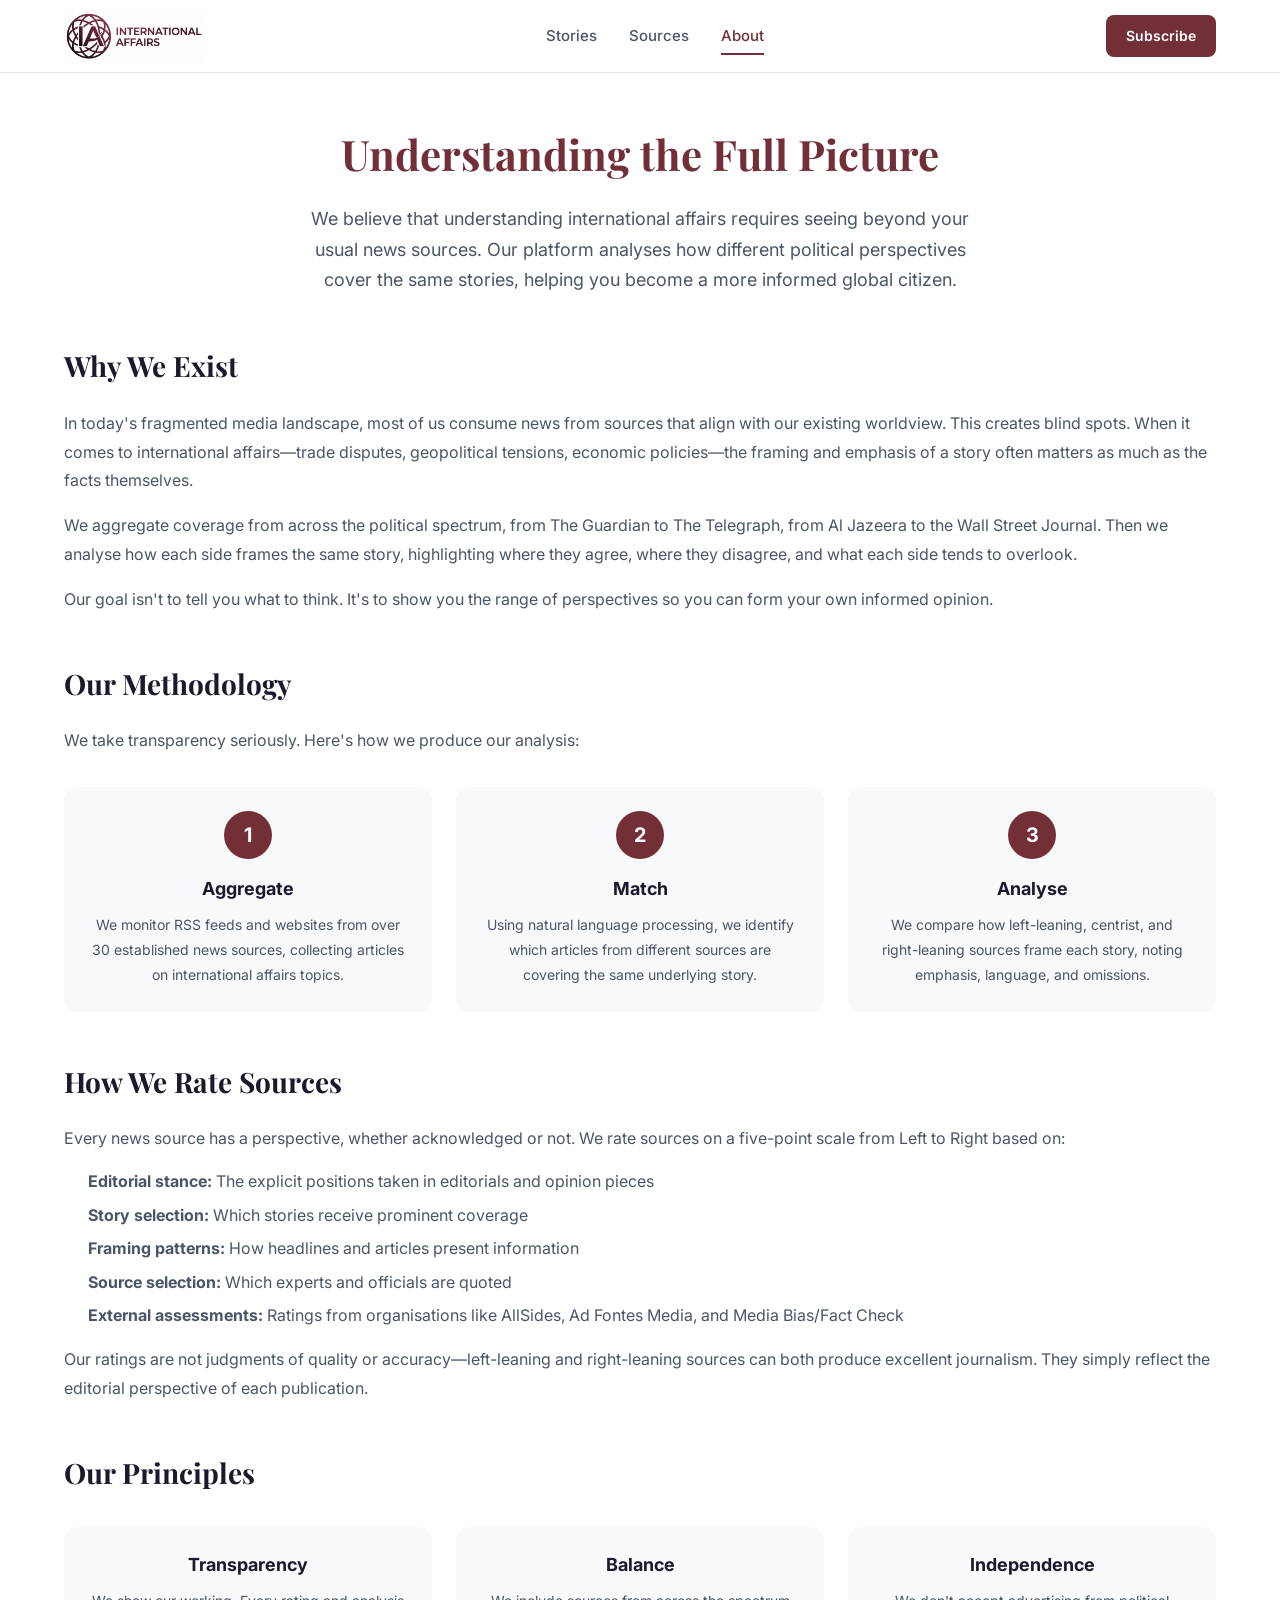
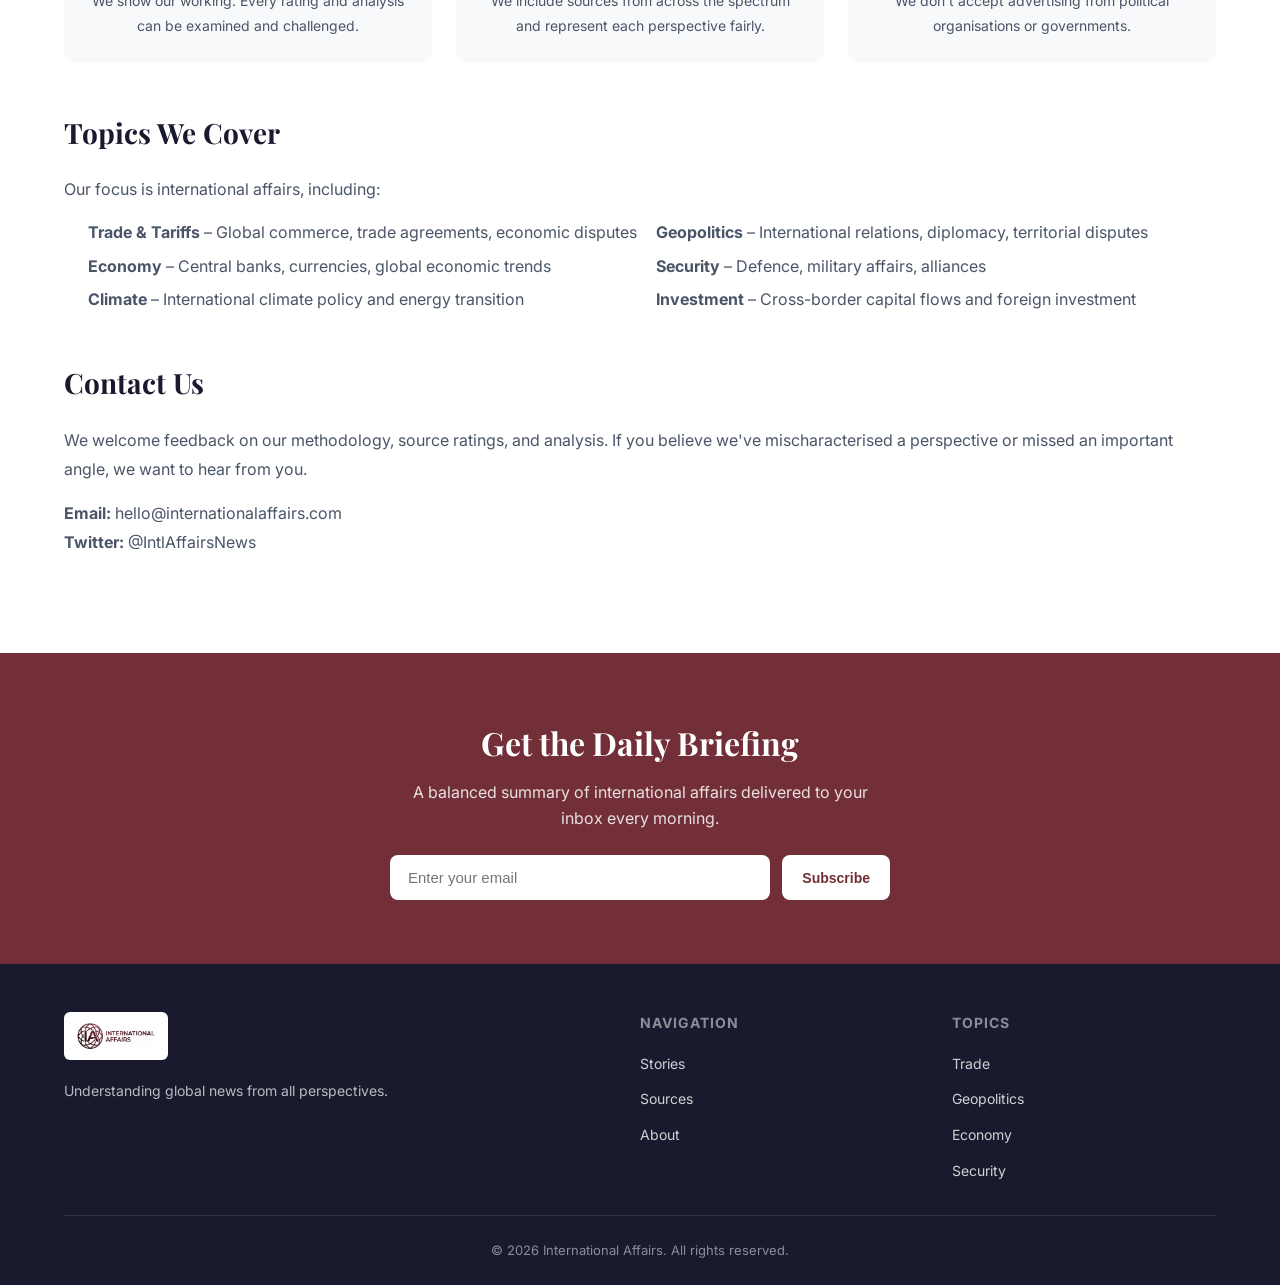
==== website/about.html @ 2fb0de6f "International Affairs MVP: aggregation, clustering, LLM comparisons, deploy config - FastAPI backend" ====
<!DOCTYPE html>
<html lang="en">
<head>
    <meta charset="UTF-8">
    <meta name="viewport" content="width=device-width, initial-scale=1.0">
    <title>About Us - International Affairs</title>
    <link rel="stylesheet" href="css/styles.css">
    <link rel="preconnect" href="https://fonts.googleapis.com">
    <link rel="preconnect" href="https://fonts.gstatic.com" crossorigin>
    <link href="https://fonts.googleapis.com/css2?family=Inter:wght@400;500;600;700&family=Playfair+Display:wght@600;700&display=swap" rel="stylesheet">
</head>
<body>
    <header class="header">
        <div class="container">
            <nav class="nav">
                <a href="index.html" class="logo">
                    <img src="logo.jpeg" alt="International Affairs" class="logo-img">
                </a>
                <ul class="nav-links">
                    <li><a href="index.html">Stories</a></li>
                    <li><a href="sources.html">Sources</a></li>
                    <li><a href="about.html" class="active">About</a></li>
                </ul>
                <a href="index.html#newsletter" class="btn btn-primary">Subscribe</a>
            </nav>
        </div>
    </header>

    <main class="about-page">
        <div class="container">
            <div class="about-hero">
                <h1>Understanding the Full Picture</h1>
                <p>We believe that understanding international affairs requires seeing beyond your usual news sources. Our platform analyses how different political perspectives cover the same stories, helping you become a more informed global citizen.</p>
            </div>

            <section class="about-section">
                <h2>Why We Exist</h2>
                <p>In today's fragmented media landscape, most of us consume news from sources that align with our existing worldview. This creates blind spots. When it comes to international affairs—trade disputes, geopolitical tensions, economic policies—the framing and emphasis of a story often matters as much as the facts themselves.</p>
                <p>We aggregate coverage from across the political spectrum, from The Guardian to The Telegraph, from Al Jazeera to the Wall Street Journal. Then we analyse how each side frames the same story, highlighting where they agree, where they disagree, and what each side tends to overlook.</p>
                <p>Our goal isn't to tell you what to think. It's to show you the range of perspectives so you can form your own informed opinion.</p>
            </section>

            <section class="about-section">
                <h2>Our Methodology</h2>
                <p>We take transparency seriously. Here's how we produce our analysis:</p>
                
                <div class="methodology-grid">
                    <div class="methodology-item">
                        <div class="number">1</div>
                        <h3>Aggregate</h3>
                        <p>We monitor RSS feeds and websites from over 30 established news sources, collecting articles on international affairs topics.</p>
                    </div>
                    <div class="methodology-item">
                        <div class="number">2</div>
                        <h3>Match</h3>
                        <p>Using natural language processing, we identify which articles from different sources are covering the same underlying story.</p>
                    </div>
                    <div class="methodology-item">
                        <div class="number">3</div>
                        <h3>Analyse</h3>
                        <p>We compare how left-leaning, centrist, and right-leaning sources frame each story, noting emphasis, language, and omissions.</p>
                    </div>
                </div>
            </section>

            <section class="about-section">
                <h2>How We Rate Sources</h2>
                <p>Every news source has a perspective, whether acknowledged or not. We rate sources on a five-point scale from Left to Right based on:</p>
                <ul style="margin-top: 16px; margin-left: 24px; color: var(--text-secondary);">
                    <li style="margin-bottom: 8px;"><strong>Editorial stance:</strong> The explicit positions taken in editorials and opinion pieces</li>
                    <li style="margin-bottom: 8px;"><strong>Story selection:</strong> Which stories receive prominent coverage</li>
                    <li style="margin-bottom: 8px;"><strong>Framing patterns:</strong> How headlines and articles present information</li>
                    <li style="margin-bottom: 8px;"><strong>Source selection:</strong> Which experts and officials are quoted</li>
                    <li style="margin-bottom: 8px;"><strong>External assessments:</strong> Ratings from organisations like AllSides, Ad Fontes Media, and Media Bias/Fact Check</li>
                </ul>
                <p style="margin-top: 16px;">Our ratings are not judgments of quality or accuracy—left-leaning and right-leaning sources can both produce excellent journalism. They simply reflect the editorial perspective of each publication.</p>
            </section>

            <section class="about-section">
                <h2>Our Principles</h2>
                <div class="methodology-grid">
                    <div class="methodology-item">
                        <h3>Transparency</h3>
                        <p>We show our working. Every rating and analysis can be examined and challenged.</p>
                    </div>
                    <div class="methodology-item">
                        <h3>Balance</h3>
                        <p>We include sources from across the spectrum and represent each perspective fairly.</p>
                    </div>
                    <div class="methodology-item">
                        <h3>Independence</h3>
                        <p>We don't accept advertising from political organisations or governments.</p>
                    </div>
                </div>
            </section>

            <section class="about-section">
                <h2>Topics We Cover</h2>
                <p>Our focus is international affairs, including:</p>
                <ul style="margin-top: 16px; margin-left: 24px; color: var(--text-secondary); display: grid; grid-template-columns: repeat(2, 1fr); gap: 8px;">
                    <li><strong>Trade & Tariffs</strong> – Global commerce, trade agreements, economic disputes</li>
                    <li><strong>Geopolitics</strong> – International relations, diplomacy, territorial disputes</li>
                    <li><strong>Economy</strong> – Central banks, currencies, global economic trends</li>
                    <li><strong>Security</strong> – Defence, military affairs, alliances</li>
                    <li><strong>Climate</strong> – International climate policy and energy transition</li>
                    <li><strong>Investment</strong> – Cross-border capital flows and foreign investment</li>
                </ul>
            </section>

            <section class="about-section">
                <h2>Contact Us</h2>
                <p>We welcome feedback on our methodology, source ratings, and analysis. If you believe we've mischaracterised a perspective or missed an important angle, we want to hear from you.</p>
                <p style="margin-top: 16px;">
                    <strong>Email:</strong> hello@internationalaffairs.com<br>
                    <strong>Twitter:</strong> @IntlAffairsNews
                </p>
            </section>
        </div>
    </main>

    <section class="newsletter" id="newsletter">
        <div class="container">
            <div class="newsletter-content">
                <h2>Get the Daily Briefing</h2>
                <p>A balanced summary of international affairs delivered to your inbox every morning.</p>
                <form class="newsletter-form">
                    <input type="email" placeholder="Enter your email" required>
                    <button type="submit" class="btn btn-primary">Subscribe</button>
                </form>
            </div>
        </div>
    </section>

    <footer class="footer">
        <div class="container">
            <div class="footer-content">
                <div class="footer-brand">
                    <img src="logo.jpeg" alt="International Affairs" class="footer-logo">
                    <p>Understanding global news from all perspectives.</p>
                </div>
                <div class="footer-links">
                    <h4>Navigation</h4>
                    <ul>
                        <li><a href="index.html">Stories</a></li>
                        <li><a href="sources.html">Sources</a></li>
                        <li><a href="about.html">About</a></li>
                    </ul>
                </div>
                <div class="footer-links">
                    <h4>Topics</h4>
                    <ul>
                        <li><a href="#">Trade</a></li>
                        <li><a href="#">Geopolitics</a></li>
                        <li><a href="#">Economy</a></li>
                        <li><a href="#">Security</a></li>
                    </ul>
                </div>
            </div>
            <div class="footer-bottom">
                <p>&copy; 2026 International Affairs. All rights reserved.</p>
            </div>
        </div>
    </footer>

    <script src="js/app.js"></script>
</body>
</html>
---- website/css/styles.css ----
:root {
    --primary: #722F37;
    --primary-dark: #5A252C;
    --primary-light: #8B3D47;
    --primary-subtle: #F5ECED;
    
    --left: #2E5B9A;
    --left-bg: #E8F0F8;
    --centre: #4A5568;
    --centre-bg: #F0F2F5;
    --right: #9A432E;
    --right-bg: #F8ECE8;
    
    --text: #1A1A2E;
    --text-secondary: #4A5568;
    --text-muted: #718096;
    
    --bg: #FFFFFF;
    --bg-secondary: #F8F9FA;
    --bg-tertiary: #F0F2F5;
    
    --border: #E2E8F0;
    --border-light: #EDF2F7;
    
    --shadow-sm: 0 1px 2px rgba(0, 0, 0, 0.05);
    --shadow: 0 4px 6px rgba(0, 0, 0, 0.07);
    --shadow-lg: 0 10px 25px rgba(0, 0, 0, 0.1);
    
    --radius-sm: 4px;
    --radius: 8px;
    --radius-lg: 12px;
    
    --transition: 0.2s ease;
}

* {
    margin: 0;
    padding: 0;
    box-sizing: border-box;
}

html {
    scroll-behavior: smooth;
}

body {
    font-family: 'Inter', -apple-system, BlinkMacSystemFont, 'Segoe UI', Roboto, sans-serif;
    color: var(--text);
    background: var(--bg);
    line-height: 1.6;
}

.container {
    max-width: 1200px;
    margin: 0 auto;
    padding: 0 24px;
}

a {
    color: inherit;
    text-decoration: none;
}

ul {
    list-style: none;
}

img {
    max-width: 100%;
    height: auto;
}

.btn {
    display: inline-flex;
    align-items: center;
    justify-content: center;
    padding: 10px 20px;
    font-size: 14px;
    font-weight: 600;
    border-radius: var(--radius);
    border: none;
    cursor: pointer;
    transition: var(--transition);
}

.btn-primary {
    background: var(--primary);
    color: white;
}

.btn-primary:hover {
    background: var(--primary-dark);
}

.btn-secondary {
    background: var(--bg-tertiary);
    color: var(--text);
}

.btn-secondary:hover {
    background: var(--border);
}

/* Header */
.header {
    background: var(--bg);
    border-bottom: 1px solid var(--border);
    position: sticky;
    top: 0;
    z-index: 100;
}

.nav {
    display: flex;
    align-items: center;
    justify-content: space-between;
    height: 72px;
}

.logo {
    display: flex;
    align-items: center;
}

.logo-img {
    height: 56px;
    width: auto;
}

.nav-links {
    display: flex;
    gap: 32px;
}

.nav-links a {
    font-size: 15px;
    font-weight: 500;
    color: var(--text-secondary);
    transition: var(--transition);
    padding: 8px 0;
    border-bottom: 2px solid transparent;
}

.nav-links a:hover,
.nav-links a.active {
    color: var(--primary);
    border-bottom-color: var(--primary);
}

/* Hero */
.hero {
    background: linear-gradient(135deg, var(--primary-subtle) 0%, var(--bg) 100%);
    padding: 64px 0;
    text-align: center;
}

.hero h1 {
    font-family: 'Playfair Display', Georgia, serif;
    font-size: 48px;
    font-weight: 700;
    color: var(--primary);
    margin-bottom: 16px;
}

.hero-subtitle {
    font-size: 18px;
    color: var(--text-secondary);
    max-width: 640px;
    margin: 0 auto;
}

/* Search */
.search-form {
    display: flex;
    gap: 10px;
    max-width: 520px;
    margin: 28px auto 0;
}

.search-form input {
    flex: 1;
    padding: 12px 16px;
    border: 1px solid var(--border);
    border-radius: var(--radius);
    font-size: 15px;
    font-family: inherit;
}

.search-form input:focus {
    outline: 2px solid var(--primary-light);
    border-color: var(--primary-light);
}

/* Daily Briefing */
.briefing {
    background: var(--bg-secondary);
    padding: 32px 0;
    border-bottom: 1px solid var(--border);
}

.briefing-card {
    background: var(--bg);
    border: 1px solid var(--border);
    border-radius: var(--radius-lg);
    padding: 28px;
    box-shadow: var(--shadow-sm);
}

.briefing-head {
    display: flex;
    justify-content: space-between;
    align-items: flex-start;
    gap: 16px;
    flex-wrap: wrap;
    margin-bottom: 20px;
    padding-bottom: 16px;
    border-bottom: 1px solid var(--border-light);
}

.briefing-head h2 {
    font-family: 'Playfair Display', Georgia, serif;
    font-size: 26px;
    color: var(--primary);
}

.briefing-date {
    font-size: 13px;
    color: var(--text-muted);
}

.briefing-topics {
    display: flex;
    gap: 6px;
    flex-wrap: wrap;
}

.briefing-topic {
    background: var(--primary-subtle);
    color: var(--primary);
    padding: 4px 10px;
    border-radius: 14px;
    font-size: 11px;
    font-weight: 600;
    text-transform: uppercase;
    letter-spacing: 0.5px;
}

.briefing-grid {
    display: grid;
    grid-template-columns: 1.3fr 1fr;
    gap: 32px;
}

.briefing-col h4 {
    font-size: 12px;
    text-transform: uppercase;
    letter-spacing: 1px;
    color: var(--text-muted);
    margin-bottom: 12px;
    margin-top: 20px;
}

.briefing-col h4:first-child {
    margin-top: 0;
}

.briefing-stories,
.briefing-list {
    list-style: none;
    display: flex;
    flex-direction: column;
    gap: 10px;
}

.briefing-stories li {
    display: flex;
    justify-content: space-between;
    align-items: center;
    gap: 12px;
}

.briefing-stories a {
    font-size: 14px;
    font-weight: 500;
    color: var(--text);
    transition: var(--transition);
}

.briefing-stories a:hover {
    color: var(--primary);
}

.briefing-counts {
    display: flex;
    gap: 4px;
    flex-shrink: 0;
}

.pip {
    min-width: 20px;
    text-align: center;
    font-size: 11px;
    font-weight: 600;
    padding: 2px 6px;
    border-radius: 10px;
    color: white;
}

.pip-left { background: var(--left); }
.pip-centre { background: var(--centre); }
.pip-right { background: var(--right); }

.briefing-list li {
    font-size: 14px;
    color: var(--text-secondary);
    padding-left: 16px;
    position: relative;
}

.briefing-list li::before {
    content: "•";
    position: absolute;
    left: 0;
    color: var(--primary);
}

.briefing-list li.muted,
li.muted {
    color: var(--text-muted);
    font-style: italic;
}

.briefing-list li.muted::before {
    color: var(--text-muted);
}

/* Topics Bar */
.topics-bar {
    background: var(--bg);
    border-bottom: 1px solid var(--border);
    padding: 16px 0;
    position: sticky;
    top: 72px;
    z-index: 90;
}

.topics {
    display: flex;
    gap: 8px;
    overflow-x: auto;
    padding-bottom: 4px;
}

.topic-btn {
    padding: 8px 16px;
    font-size: 14px;
    font-weight: 500;
    background: var(--bg-tertiary);
    border: none;
    border-radius: 20px;
    cursor: pointer;
    transition: var(--transition);
    white-space: nowrap;
    color: var(--text-secondary);
}

.topic-btn:hover {
    background: var(--border);
}

.topic-btn.active {
    background: var(--primary);
    color: white;
}

/* Section Title */
.section-title {
    font-family: 'Playfair Display', Georgia, serif;
    font-size: 28px;
    font-weight: 600;
    color: var(--text);
    margin-bottom: 24px;
    padding-bottom: 16px;
    border-bottom: 2px solid var(--primary);
    display: inline-block;
}

.section-title .section-count {
    font-family: 'Inter', sans-serif;
    font-size: 16px;
    font-weight: 500;
    color: var(--text-muted);
}

/* Stories Header */
.stories-header {
    margin-bottom: 32px;
    padding-bottom: 16px;
    border-bottom: 1px solid var(--border);
}

.stories-meta {
    display: flex;
    align-items: center;
    gap: 16px;
    flex-wrap: wrap;
}

.total-count {
    font-weight: 600;
    color: var(--primary);
}

.last-updated {
    color: var(--text-muted);
    font-size: 14px;
}

.btn-sm {
    padding: 6px 12px;
    font-size: 12px;
}

/* Story Section */
.story-section {
    margin-bottom: 48px;
}

.story-section:last-child {
    margin-bottom: 0;
}

.stories-list {
    display: flex;
    flex-direction: column;
    gap: 24px;
}

/* Stories Section */
.stories {
    padding: 48px 0;
}

/* Story Card */
.story-card {
    background: var(--bg);
    border: 1px solid var(--border);
    border-radius: var(--radius-lg);
    padding: 24px;
    margin-bottom: 24px;
    transition: var(--transition);
}

.story-card:hover {
    box-shadow: var(--shadow-lg);
    border-color: var(--primary-light);
}

.story-header {
    display: flex;
    justify-content: space-between;
    align-items: center;
    margin-bottom: 12px;
}

.story-topic {
    background: var(--primary-subtle);
    color: var(--primary);
    padding: 4px 12px;
    border-radius: 20px;
    font-size: 12px;
    font-weight: 600;
    text-transform: uppercase;
    letter-spacing: 0.5px;
}

.story-time {
    font-size: 13px;
    color: var(--text-muted);
}

.story-title {
    font-family: 'Playfair Display', Georgia, serif;
    font-size: 24px;
    font-weight: 600;
    margin-bottom: 12px;
    line-height: 1.3;
}

.story-title a {
    transition: var(--transition);
}

.story-title a:hover {
    color: var(--primary);
}

.story-summary {
    color: var(--text-secondary);
    font-size: 15px;
    margin-bottom: 24px;
    line-height: 1.7;
}

/* Perspectives */
.perspectives {
    display: grid;
    grid-template-columns: repeat(3, 1fr);
    gap: 16px;
    margin-bottom: 20px;
}

.perspective {
    padding: 16px;
    border-radius: var(--radius);
    border-left: 4px solid;
}

.perspective-left {
    background: var(--left-bg);
    border-left-color: var(--left);
}

.perspective-centre {
    background: var(--centre-bg);
    border-left-color: var(--centre);
}

.perspective-right {
    background: var(--right-bg);
    border-left-color: var(--right);
}

.perspective-label {
    display: block;
    font-size: 11px;
    font-weight: 700;
    text-transform: uppercase;
    letter-spacing: 1px;
    margin-bottom: 8px;
}

.perspective-left .perspective-label {
    color: var(--left);
}

.perspective-centre .perspective-label {
    color: var(--centre);
}

.perspective-right .perspective-label {
    color: var(--right);
}

.perspective p {
    font-size: 14px;
    color: var(--text-secondary);
    margin-bottom: 8px;
    line-height: 1.5;
}

.source-count {
    font-size: 12px;
    color: var(--text-muted);
}

/* Story Footer */
.story-footer {
    display: flex;
    justify-content: space-between;
    align-items: center;
    padding-top: 16px;
    border-top: 1px solid var(--border-light);
}

.agreement-preview {
    font-size: 14px;
    color: var(--text-secondary);
}

.agreement-preview .label {
    font-weight: 600;
    color: var(--text);
}

.read-more {
    font-size: 14px;
    font-weight: 600;
    color: var(--primary);
    transition: var(--transition);
}

.read-more:hover {
    color: var(--primary-dark);
}

/* Newsletter */
.newsletter {
    background: var(--primary);
    padding: 64px 0;
}

.newsletter-content {
    text-align: center;
    max-width: 500px;
    margin: 0 auto;
}

.newsletter h2 {
    font-family: 'Playfair Display', Georgia, serif;
    font-size: 32px;
    color: white;
    margin-bottom: 12px;
}

.newsletter p {
    color: rgba(255, 255, 255, 0.85);
    margin-bottom: 24px;
}

.newsletter-form {
    display: flex;
    gap: 12px;
}

.newsletter-form input {
    flex: 1;
    padding: 14px 18px;
    border: none;
    border-radius: var(--radius);
    font-size: 15px;
}

.newsletter-form input:focus {
    outline: 2px solid var(--primary-light);
}

.newsletter-form .btn {
    background: white;
    color: var(--primary);
}

.newsletter-form .btn:hover {
    background: var(--bg-secondary);
}

/* Footer */
.footer {
    background: var(--text);
    color: white;
    padding: 48px 0 24px;
}

.footer-content {
    display: grid;
    grid-template-columns: 2fr 1fr 1fr;
    gap: 48px;
    margin-bottom: 32px;
}

.footer-brand p {
    color: rgba(255, 255, 255, 0.7);
    margin-top: 12px;
    font-size: 14px;
}

.footer-logo {
    height: 48px;
    background: white;
    padding: 8px 12px;
    border-radius: 6px;
}

.footer-links h4 {
    font-size: 14px;
    text-transform: uppercase;
    letter-spacing: 1px;
    margin-bottom: 16px;
    color: rgba(255, 255, 255, 0.5);
}

.footer-links ul {
    display: flex;
    flex-direction: column;
    gap: 10px;
}

.footer-links a {
    color: rgba(255, 255, 255, 0.8);
    font-size: 14px;
    transition: var(--transition);
}

.footer-links a:hover {
    color: white;
}

.footer-bottom {
    padding-top: 24px;
    border-top: 1px solid rgba(255, 255, 255, 0.1);
    text-align: center;
}

.footer-bottom p {
    font-size: 13px;
    color: rgba(255, 255, 255, 0.5);
}

/* Story Page Specific Styles */
.story-page {
    padding: 48px 0;
}

.back-link {
    display: inline-flex;
    align-items: center;
    gap: 8px;
    font-size: 14px;
    color: var(--text-muted);
    margin-bottom: 24px;
    transition: var(--transition);
}

.back-link:hover {
    color: var(--primary);
}

.story-meta {
    display: flex;
    gap: 16px;
    align-items: center;
    margin-bottom: 16px;
}

.story-page .story-title {
    font-size: 36px;
    margin-bottom: 8px;
}

.story-page .story-time {
    font-size: 14px;
}

.story-section {
    margin-bottom: 40px;
}

.story-section h2 {
    font-family: 'Playfair Display', Georgia, serif;
    font-size: 22px;
    color: var(--text);
    margin-bottom: 16px;
    padding-bottom: 8px;
    border-bottom: 2px solid var(--border);
}

.neutral-summary {
    background: var(--bg-secondary);
    padding: 24px;
    border-radius: var(--radius-lg);
    border-left: 4px solid var(--primary);
}

.neutral-summary p {
    font-size: 16px;
    line-height: 1.8;
    color: var(--text);
}

.perspectives-detailed {
    display: grid;
    grid-template-columns: 1fr 1fr;
    gap: 24px;
}

.perspective-detailed {
    padding: 24px;
    border-radius: var(--radius-lg);
}

.perspective-detailed.left {
    background: var(--left-bg);
    border: 1px solid var(--left);
}

.perspective-detailed.right {
    background: var(--right-bg);
    border: 1px solid var(--right);
}

.perspective-detailed h3 {
    font-size: 16px;
    margin-bottom: 16px;
    display: flex;
    align-items: center;
    gap: 8px;
}

.perspective-detailed.left h3 {
    color: var(--left);
}

.perspective-detailed.right h3 {
    color: var(--right);
}

.perspective-detailed p {
    font-size: 15px;
    line-height: 1.7;
    color: var(--text-secondary);
}

.agreements-grid {
    display: grid;
    grid-template-columns: 1fr 1fr;
    gap: 24px;
}

.agreement-box,
.disagreement-box {
    padding: 20px;
    border-radius: var(--radius);
}

.agreement-box {
    background: #E8F5E9;
    border-left: 4px solid #4CAF50;
}

.disagreement-box {
    background: #FFF3E0;
    border-left: 4px solid #FF9800;
}

.agreement-box h4,
.disagreement-box h4 {
    font-size: 14px;
    margin-bottom: 12px;
    text-transform: uppercase;
    letter-spacing: 0.5px;
}

.agreement-box h4 {
    color: #2E7D32;
}

.disagreement-box h4 {
    color: #E65100;
}

.agreement-box ul,
.disagreement-box ul {
    list-style: none;
}

.agreement-box li,
.disagreement-box li {
    padding: 8px 0;
    font-size: 14px;
    color: var(--text-secondary);
    border-bottom: 1px solid rgba(0,0,0,0.05);
}

.agreement-box li:last-child,
.disagreement-box li:last-child {
    border-bottom: none;
}

.source-list {
    display: flex;
    flex-direction: column;
    gap: 16px;
}

.source-item {
    display: flex;
    justify-content: space-between;
    align-items: center;
    padding: 16px 20px;
    background: var(--bg-secondary);
    border-radius: var(--radius);
    transition: var(--transition);
}

.source-item:hover {
    background: var(--bg-tertiary);
}

.source-info {
    flex: 1;
}

.source-name {
    font-weight: 600;
    font-size: 15px;
    margin-bottom: 4px;
}

.source-headline {
    font-size: 14px;
    color: var(--text-secondary);
}

.source-bias {
    padding: 6px 14px;
    border-radius: 20px;
    font-size: 12px;
    font-weight: 600;
    text-transform: uppercase;
}

.source-bias.left {
    background: var(--left-bg);
    color: var(--left);
}

.source-bias.centre {
    background: var(--centre-bg);
    color: var(--centre);
}

.source-bias.right {
    background: var(--right-bg);
    color: var(--right);
}

/* Sources Page */
.sources-page {
    padding: 48px 0;
}

.sources-intro {
    max-width: 700px;
    margin-bottom: 40px;
}

.sources-intro p {
    color: var(--text-secondary);
    font-size: 16px;
    line-height: 1.7;
}

.sources-grid {
    display: grid;
    grid-template-columns: repeat(3, 1fr);
    gap: 20px;
}

.source-card {
    background: var(--bg);
    border: 1px solid var(--border);
    border-radius: var(--radius-lg);
    padding: 20px;
    transition: var(--transition);
}

.source-card:hover {
    box-shadow: var(--shadow);
    border-color: var(--primary-light);
}

.source-card-header {
    display: flex;
    justify-content: space-between;
    align-items: flex-start;
    margin-bottom: 12px;
}

.source-card h3 {
    font-size: 16px;
    font-weight: 600;
}

.source-card-country {
    font-size: 13px;
    color: var(--text-muted);
    margin-bottom: 8px;
}

.source-card-description {
    font-size: 14px;
    color: var(--text-secondary);
    line-height: 1.5;
}

.bias-indicator {
    display: flex;
    align-items: center;
    gap: 4px;
    margin-top: 16px;
    padding-top: 16px;
    border-top: 1px solid var(--border-light);
}

.bias-dot {
    width: 8px;
    height: 8px;
    border-radius: 50%;
    background: var(--border);
}

.bias-dot.active.left {
    background: var(--left);
}

.bias-dot.active.centre-left {
    background: #5B7FB8;
}

.bias-dot.active.centre {
    background: var(--centre);
}

.bias-dot.active.centre-right {
    background: #B86B5B;
}

.bias-dot.active.right {
    background: var(--right);
}

.bias-label {
    margin-left: 8px;
    font-size: 12px;
    color: var(--text-muted);
}

/* About Page */
.about-page {
    padding: 48px 0;
}

.about-hero {
    text-align: center;
    max-width: 700px;
    margin: 0 auto 48px;
}

.about-hero h1 {
    font-family: 'Playfair Display', Georgia, serif;
    font-size: 42px;
    color: var(--primary);
    margin-bottom: 16px;
}

.about-hero p {
    font-size: 18px;
    color: var(--text-secondary);
    line-height: 1.7;
}

.about-section {
    margin-bottom: 48px;
}

.about-section h2 {
    font-family: 'Playfair Display', Georgia, serif;
    font-size: 28px;
    color: var(--text);
    margin-bottom: 20px;
}

.about-section p {
    color: var(--text-secondary);
    font-size: 16px;
    line-height: 1.8;
    margin-bottom: 16px;
}

.methodology-grid {
    display: grid;
    grid-template-columns: repeat(3, 1fr);
    gap: 24px;
    margin-top: 32px;
}

.methodology-item {
    padding: 24px;
    background: var(--bg-secondary);
    border-radius: var(--radius-lg);
    text-align: center;
}

.methodology-item .number {
    width: 48px;
    height: 48px;
    background: var(--primary);
    color: white;
    border-radius: 50%;
    display: flex;
    align-items: center;
    justify-content: center;
    font-size: 20px;
    font-weight: 700;
    margin: 0 auto 16px;
}

.methodology-item h3 {
    font-size: 18px;
    margin-bottom: 8px;
}

.methodology-item p {
    font-size: 14px;
    margin-bottom: 0;
}

/* Perspective dots */
.dot {
    display: inline-block;
    width: 12px;
    height: 12px;
    border-radius: 50%;
    vertical-align: middle;
    margin-right: 4px;
}

.dot-left { background: var(--left); }
.dot-right { background: var(--right); }

/* Blind spot lists */
.blind-list {
    list-style: none;
    display: flex;
    flex-direction: column;
    gap: 8px;
}

.blind-list li {
    font-size: 14px;
    line-height: 1.6;
    color: var(--text-secondary);
    padding-left: 18px;
    position: relative;
}

.blind-list li::before {
    content: "▹";
    position: absolute;
    left: 0;
    color: var(--text-muted);
}

/* Loading & error states */
.story-loading,
.state-box {
    text-align: center;
    padding: 48px 24px;
    color: var(--text-muted);
    background: var(--bg-secondary);
    border-radius: var(--radius-lg);
}

.state-box.error {
    background: #FDECEA;
    color: #B03A2E;
}

.story-error {
    padding: 32px 0;
    color: var(--text-secondary);
}

.story-loading {
    animation: pulse 1.4s ease-in-out infinite;
}

@keyframes pulse {
    0%, 100% { opacity: 0.6; }
    50% { opacity: 1; }
}

/* Search results */
.search-result {
    display: flex;
    flex-direction: column;
    gap: 6px;
    padding: 18px 20px;
    background: var(--bg);
    border: 1px solid var(--border);
    border-radius: var(--radius);
    transition: var(--transition);
}

.search-result:hover {
    box-shadow: var(--shadow);
    border-color: var(--primary-light);
}

.result-type {
    font-size: 11px;
    font-weight: 700;
    text-transform: uppercase;
    letter-spacing: 0.5px;
    color: var(--primary);
    align-self: flex-start;
    background: var(--primary-subtle);
    padding: 2px 8px;
    border-radius: 10px;
}

.result-type.result-left { background: var(--left-bg); color: var(--left); }
.result-type.result-centre { background: var(--centre-bg); color: var(--centre); }
.result-type.result-right { background: var(--right-bg); color: var(--right); }

.result-title {
    font-weight: 600;
    font-size: 16px;
    color: var(--text);
}

.result-snippet {
    font-size: 14px;
    color: var(--text-secondary);
}

/* Responsive */
@media (max-width: 900px) {
    .perspectives {
        grid-template-columns: 1fr;
    }
    
    .perspectives-detailed {
        grid-template-columns: 1fr;
    }
    
    .agreements-grid {
        grid-template-columns: 1fr;
    }
    
    .footer-content {
        grid-template-columns: 1fr;
        gap: 32px;
    }
    
    .sources-grid {
        grid-template-columns: repeat(2, 1fr);
    }
    
    .methodology-grid {
        grid-template-columns: 1fr;
    }

    .briefing-grid {
        grid-template-columns: 1fr;
        gap: 16px;
    }
}

@media (max-width: 600px) {
    .hero h1 {
        font-size: 32px;
    }
    
    .hero-subtitle {
        font-size: 16px;
    }
    
    .nav-links {
        display: none;
    }
    
    .story-title {
        font-size: 20px;
    }
    
    .story-page .story-title {
        font-size: 28px;
    }
    
    .newsletter-form,
    .search-form {
        flex-direction: column;
    }
    
    .story-footer {
        flex-direction: column;
        gap: 12px;
        align-items: flex-start;
    }
    
    .sources-grid {
        grid-template-columns: 1fr;
    }
}
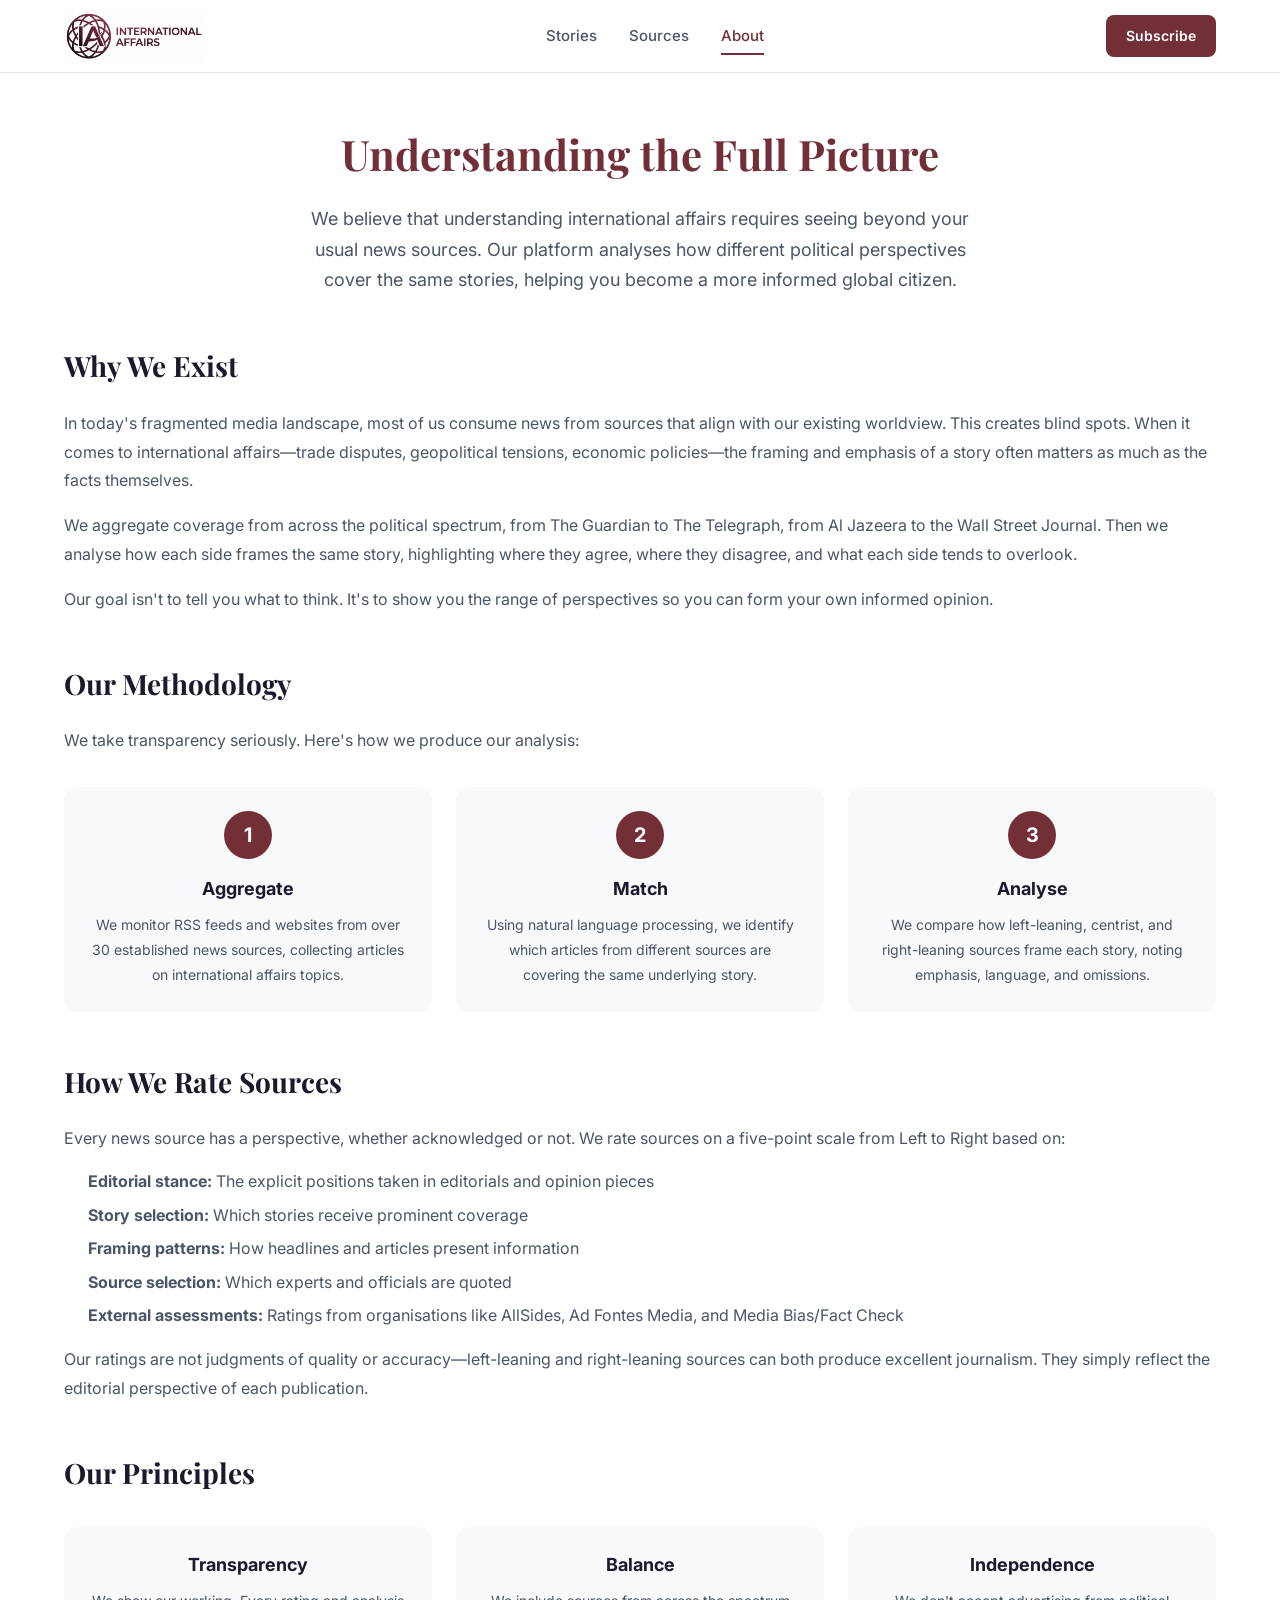
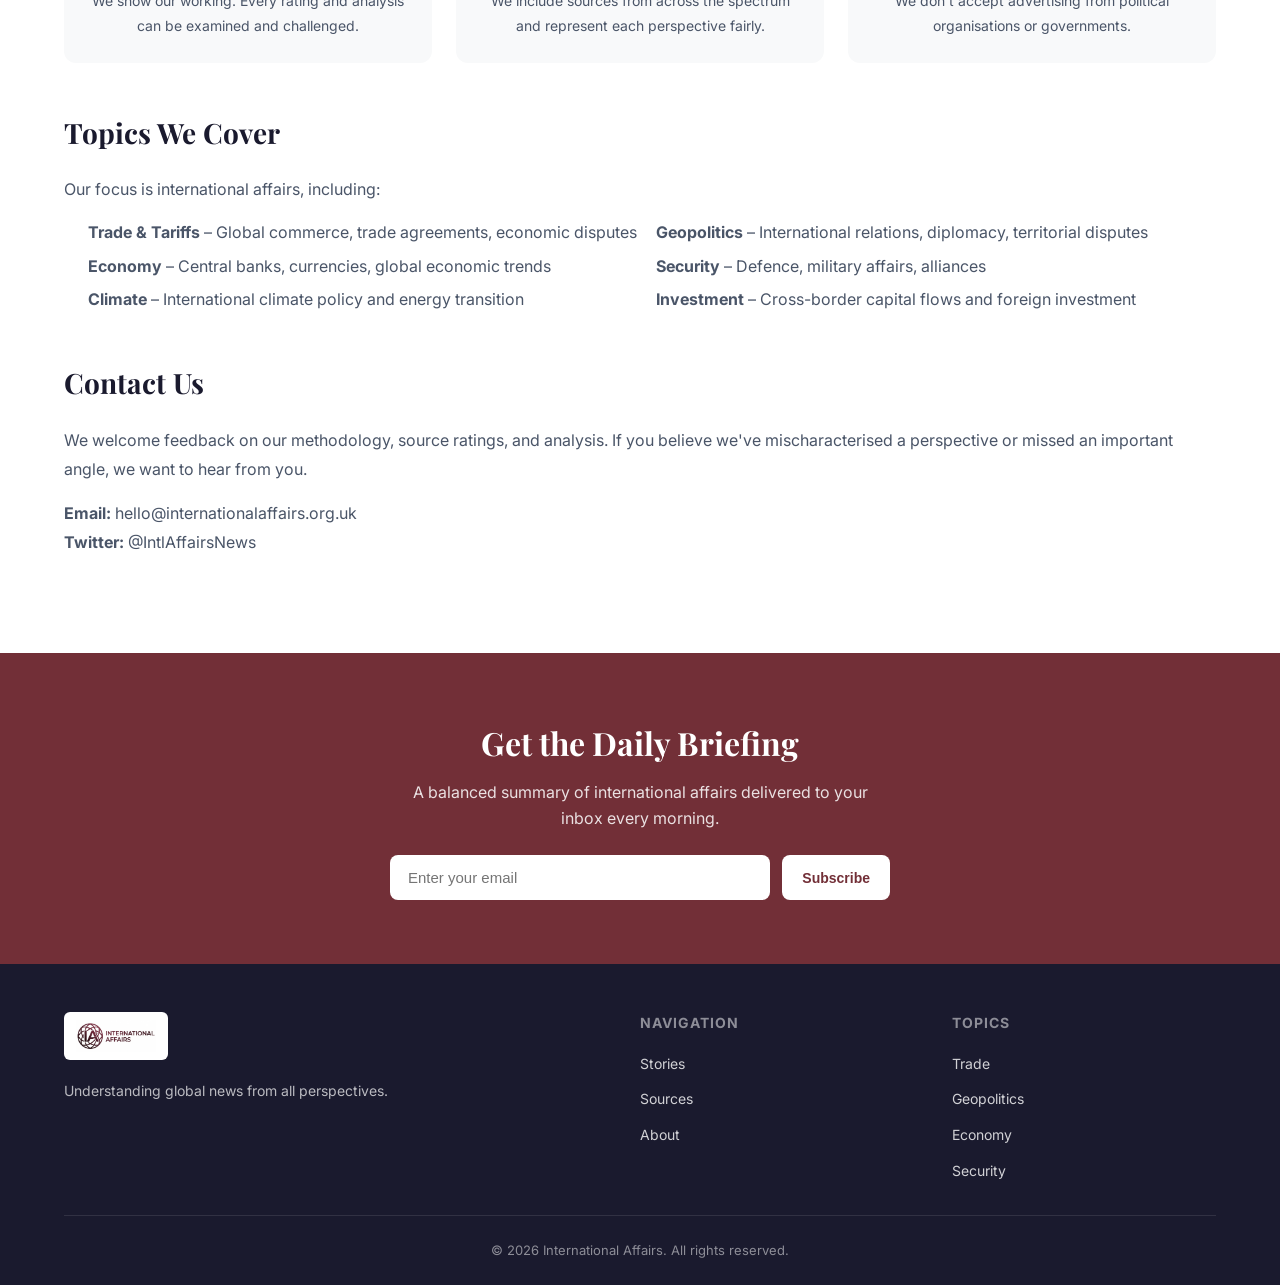
==== commit 726850e4: "Replace placeholder demo stories with loading skeleton Removes hardcoded MVP sample stories that bri" ====
--- a/website/about.html
+++ b/website/about.html
@@ -3,7 +3,17 @@
 <head>
     <meta charset="UTF-8">
     <meta name="viewport" content="width=device-width, initial-scale=1.0">
-    <title>About Us - International Affairs</title>
+    <title>About | International Affairs</title>
+    <meta name="description" content="How International Affairs works: we group news on global issues and compare how left- and right-leaning outlets frame each story, with neutral summaries and blind-spot analysis.">
+    <link rel="canonical" href="https://internationalaffairs.org.uk/about.html">
+    <meta name="robots" content="index, follow">
+    <meta property="og:type" content="website">
+    <meta property="og:site_name" content="International Affairs">
+    <meta property="og:title" content="About | International Affairs">
+    <meta property="og:description" content="How we compare left- and right-leaning coverage of international affairs.">
+    <meta property="og:url" content="https://internationalaffairs.org.uk/about.html">
+    <meta property="og:image" content="https://internationalaffairs.org.uk/logo.jpeg">
+    <link rel="icon" href="logo.jpeg">
     <link rel="stylesheet" href="css/styles.css">
     <link rel="preconnect" href="https://fonts.googleapis.com">
     <link rel="preconnect" href="https://fonts.gstatic.com" crossorigin>
@@ -111,7 +121,7 @@
                 <h2>Contact Us</h2>
                 <p>We welcome feedback on our methodology, source ratings, and analysis. If you believe we've mischaracterised a perspective or missed an important angle, we want to hear from you.</p>
                 <p style="margin-top: 16px;">
-                    <strong>Email:</strong> hello@internationalaffairs.com<br>
+                    <strong>Email:</strong> hello@internationalaffairs.org.uk<br>
                     <strong>Twitter:</strong> @IntlAffairsNews
                 </p>
             </section>
--- a/website/css/styles.css
+++ b/website/css/styles.css
@@ -1165,6 +1165,54 @@
     animation: pulse 1.4s ease-in-out infinite;
 }
 
+/* Skeleton loading placeholders (shown before live stories arrive) */
+.skeleton-grid {
+    display: grid;
+    gap: 20px;
+}
+
+.skeleton-card {
+    border: 1px solid #ECECEC;
+    border-radius: 12px;
+    padding: 24px;
+    background: #fff;
+}
+
+.skeleton-line,
+.skeleton-box {
+    background: linear-gradient(90deg, #f0f0f0 25%, #e6e6e6 37%, #f0f0f0 63%);
+    background-size: 400% 100%;
+    animation: skeleton-shimmer 1.4s ease infinite;
+    border-radius: 6px;
+}
+
+.skeleton-line {
+    height: 14px;
+    margin-bottom: 12px;
+}
+
+.skeleton-line.short { width: 60%; }
+.skeleton-tag { width: 80px; height: 18px; }
+.skeleton-title { height: 24px; width: 85%; margin-bottom: 18px; }
+
+.skeleton-perspectives {
+    display: grid;
+    grid-template-columns: repeat(3, 1fr);
+    gap: 12px;
+    margin-top: 18px;
+}
+
+.skeleton-box { height: 90px; margin: 0; }
+
+@keyframes skeleton-shimmer {
+    0% { background-position: 100% 0; }
+    100% { background-position: 0 0; }
+}
+
+@media (max-width: 640px) {
+    .skeleton-perspectives { grid-template-columns: 1fr; }
+}
+
 @keyframes pulse {
     0%, 100% { opacity: 0.6; }
     50% { opacity: 1; }
